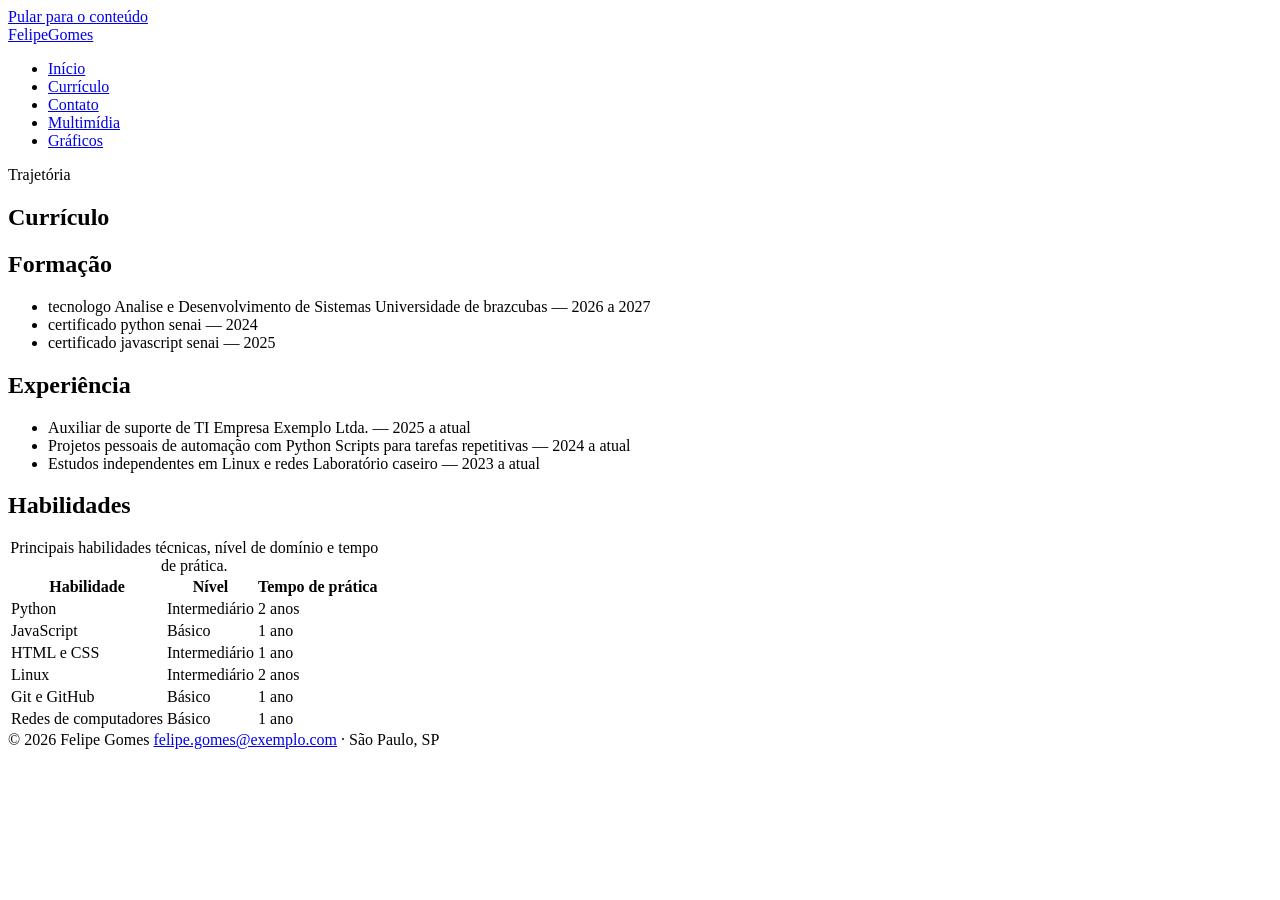
==== curriculo.html @ fa4b6366 "Adiciona as 5 páginas HTML do site (início, currículo, contato, multimídia e gráficos)" ====
<!DOCTYPE html>
<html lang="pt-BR">
<head>
  <meta charset="UTF-8">
  <meta name="viewport" content="width=device-width, initial-scale=1.0">
  <title>Felipe Gomes — Currículo</title>
  <link rel="stylesheet" href="css/style.css">
</head>
<body>
  <a class="skip-link" href="#conteudo">Pular para o conteúdo</a>

  <header class="site-header">
    <div class="header-inner">
      <a class="wordmark" href="index.html">Felipe<span>Gomes</span></a>
      <nav class="main-nav" aria-label="Menu principal">
        <ul>
          <li><a href="index.html">Início</a></li>
          <li><a href="curriculo.html">Currículo</a></li>
          <li><a href="formulario.html">Contato</a></li>
          <li><a href="multimidia.html">Multimídia</a></li>
          <li><a href="graficos.html">Gráficos</a></li>
        </ul>
      </nav>
    </div>
  </header>

  <main id="conteudo">
    <section class="page-hero">
      <p class="kicker">Trajetória</p>
      <h1>Currículo</h1>
    </section>

    <div class="card-grid">
      <section class="card">
        <h2>Formação</h2>
        <ul class="plain-list">
          <li>
            <span class="entry-title">tecnologo Analise e Desenvolvimento de Sistemas</span>
            <span class="entry-meta">Universidade de brazcubas — 2026 a 2027</span>
          </li>
          <li>
            <span class="entry-title">certificado python</span>
            <span class="entry-meta">senai — 2024</span>
          </li>
          <li>
            <span class="entry-title">certificado javascript</span>
            <span class="entry-meta">senai — 2025</span>
          </li>
        </ul>
      </section>

      <section class="card">
        <h2>Experiência</h2>
        <ul class="plain-list">
          <li>
            <span class="entry-title">Auxiliar de suporte de TI</span>
            <span class="entry-meta">Empresa Exemplo Ltda. — 2025 a atual</span>
          </li>
          <li>
            <span class="entry-title">Projetos pessoais de automação com Python</span>
            <span class="entry-meta">Scripts para tarefas repetitivas — 2024 a atual</span>
          </li>
          <li>
            <span class="entry-title">Estudos independentes em Linux e redes</span>
            <span class="entry-meta">Laboratório caseiro — 2023 a atual</span>
          </li>
        </ul>
      </section>

      <section class="card wide">
        <h2>Habilidades</h2>
        <div class="table-wrap">
          <table>
            <caption>Principais habilidades técnicas, nível de domínio e tempo de prática.</caption>
            <thead>
              <tr>
                <th scope="col">Habilidade</th>
                <th scope="col">Nível</th>
                <th scope="col">Tempo de prática</th>
              </tr>
            </thead>
            <tbody>
              <tr>
                <td>Python</td>
                <td>Intermediário</td>
                <td>2 anos</td>
              </tr>
              <tr>
                <td>JavaScript</td>
                <td>Básico</td>
                <td>1 ano</td>
              </tr>
              <tr>
                <td>HTML e CSS</td>
                <td>Intermediário</td>
                <td>1 ano</td>
              </tr>
              <tr>
                <td>Linux</td>
                <td>Intermediário</td>
                <td>2 anos</td>
              </tr>
              <tr>
                <td>Git e GitHub</td>
                <td>Básico</td>
                <td>1 ano</td>
              </tr>
              <tr>
                <td>Redes de computadores</td>
                <td>Básico</td>
                <td>1 ano</td>
              </tr>
            </tbody>
          </table>
        </div>
      </section>
    </div>
  </main>

  <footer class="site-footer">
    <div class="footer-inner">
      <span>&copy; 2026 Felipe Gomes</span>
      <span><a href="mailto:felipe.gomes@exemplo.com">felipe.gomes@exemplo.com</a> · São Paulo, SP</span>
    </div>
  </footer>

  <script src="js/nav.js"></script>
</body>
</html>
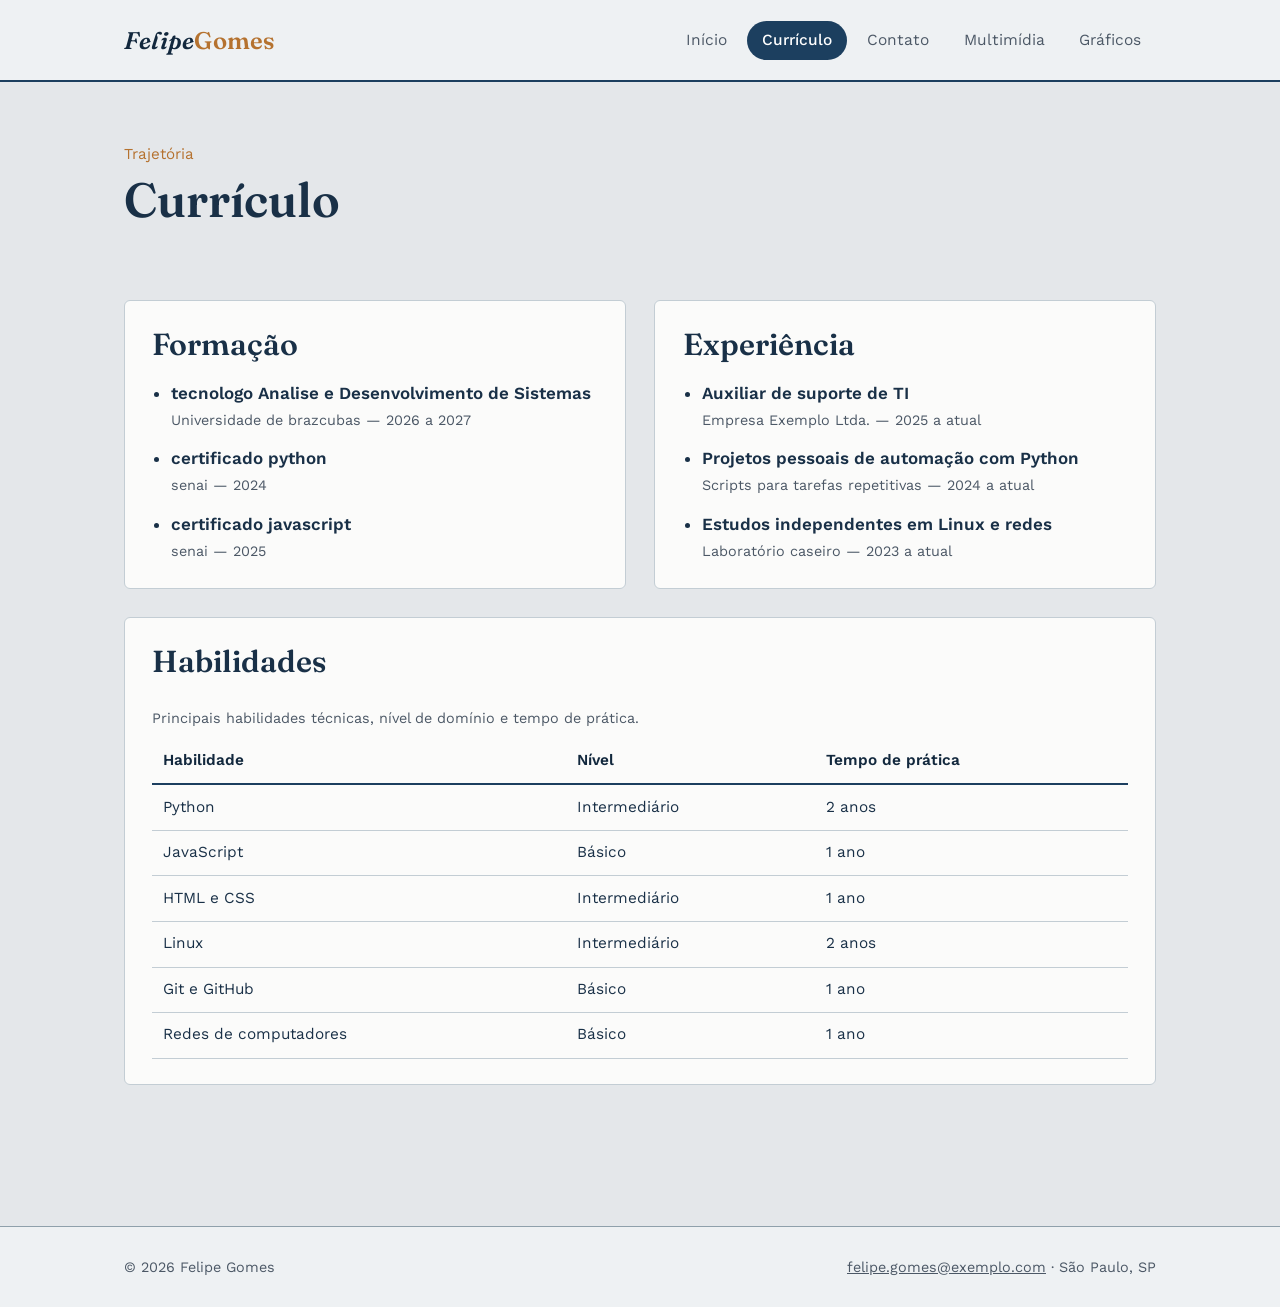
==== commit def2aec3: "Renomeia css/style.css para css/estilos.css e atualiza os links das páginas" ====
--- a/curriculo.html
+++ b/curriculo.html
@@ -4,7 +4,7 @@
   <meta charset="UTF-8">
   <meta name="viewport" content="width=device-width, initial-scale=1.0">
   <title>Felipe Gomes — Currículo</title>
-  <link rel="stylesheet" href="css/style.css">
+  <link rel="stylesheet" href="css/estilos.css">
 </head>
 <body>
   <a class="skip-link" href="#conteudo">Pular para o conteúdo</a>
--- a/css/estilos.css
+++ b/css/estilos.css
@@ -0,0 +1,589 @@
+/* =========================================================
+   Felipe Gomes — site pessoal (CP2: responsivo, mobile-first)
+   Paleta: azul escuro + ocre queimado sobre papel acinzentado
+   Tipografia: Fraunces (títulos) + Work Sans (texto)
+
+   Estratégia: os estilos base abaixo valem para celulares.
+   Telas maiores recebem ajustes via @media (min-width: ...):
+     - 640px  -> tablets / celulares na horizontal
+     - 960px  -> desktops
+   ========================================================= */
+
+@import url('https://fonts.googleapis.com/css2?family=Fraunces:ital,opsz,wght@0,9..144,400;0,9..144,600;1,9..144,500&family=Work+Sans:wght@400;500;600&display=swap');
+
+:root {
+  --paper: #e4e7ea;
+  --paper-warm: #eef1f3;
+  --ink: #193047;
+  --ink-soft: #4c5866;
+  --accent: #1c3f5f;
+  --accent-deep: #12283d;
+  --ochre: #b5722f;
+  --card: #fbfbfa;
+  --line: #c3cdd4;
+  --line-strong: #8fa0ab;
+  --radius: 6px;
+  --measure: 68ch;
+  --page-width: 1080px;
+}
+
+* { box-sizing: border-box; }
+
+html { scroll-behavior: smooth; }
+
+body {
+  margin: 0;
+  background: var(--paper);
+  color: var(--ink);
+  font-family: 'Work Sans', sans-serif;
+  font-size: 1rem;
+  line-height: 1.55;
+}
+
+/* ---------- Imagens e mídias responsivas ---------- */
+img,
+svg,
+video,
+canvas,
+iframe {
+  max-width: 100%;
+}
+
+img,
+svg,
+video,
+canvas {
+  height: auto;
+}
+
+img,
+video { display: block; }
+
+a { color: var(--accent-deep); }
+a:hover { color: var(--ochre); }
+
+h1, h2, h3 {
+  font-family: 'Fraunces', serif;
+  font-weight: 600;
+  color: var(--ink);
+  line-height: 1.15;
+  margin-top: 0;
+}
+
+h1 { font-size: 2rem; }
+h2 { font-size: 1.4rem; margin-bottom: 0.6em; }
+h3 { font-size: 1.1rem; margin-bottom: 0.4em; }
+
+p { max-width: var(--measure); }
+
+/* ---------- Skip link ---------- */
+.skip-link {
+  position: absolute;
+  left: -999px;
+  top: 0;
+  background: var(--accent);
+  color: #fff;
+  padding: 0.6em 1em;
+  z-index: 100;
+}
+.skip-link:focus {
+  left: 1rem;
+  top: 1rem;
+}
+
+/* ---------- Cabeçalho / menu (Flexbox) ---------- */
+.site-header {
+  border-bottom: 2px solid var(--accent);
+  background: var(--paper-warm);
+}
+
+/* Mobile: logo em cima, menu embaixo */
+.header-inner {
+  max-width: var(--page-width);
+  margin: 0 auto;
+  padding: 1rem;
+  display: flex;
+  flex-direction: column;
+  align-items: flex-start;
+  gap: 0.7rem;
+}
+
+.wordmark {
+  font-family: 'Fraunces', serif;
+  font-weight: 600;
+  font-style: italic;
+  font-size: 1.4rem;
+  color: var(--accent-deep);
+  text-decoration: none;
+  letter-spacing: 0.01em;
+}
+.wordmark:hover { color: var(--ochre); }
+.wordmark span { color: var(--ochre); font-style: normal; }
+
+.main-nav ul {
+  list-style: none;
+  display: flex;
+  flex-wrap: wrap;
+  gap: 0.35rem;
+  margin: 0;
+  padding: 0;
+}
+
+.main-nav a {
+  display: inline-block;
+  padding: 0.5rem 0.8rem;
+  color: var(--ink-soft);
+  text-decoration: none;
+  font-size: 0.95rem;
+  border-radius: 999px;
+  border: 1px solid transparent;
+  transition: border-color 0.15s ease, color 0.15s ease, background 0.15s ease;
+}
+
+.main-nav a:hover {
+  border-color: var(--line-strong);
+  color: var(--accent-deep);
+}
+
+.main-nav a[aria-current="page"] {
+  background: var(--accent);
+  color: #fff;
+  font-weight: 500;
+}
+
+/* ---------- Layout base ---------- */
+main {
+  max-width: var(--page-width);
+  margin: 0 auto;
+  padding: 0.5rem 1rem 3rem;
+}
+
+.page-hero {
+  padding: 1.6rem 0 0.3rem;
+}
+
+.page-hero--flush { padding-bottom: 0; }
+
+.kicker {
+  color: var(--ochre);
+  font-size: 0.95rem;
+  margin: 0 0 0.3rem;
+}
+
+.lead {
+  color: var(--ink-soft);
+  margin-top: 0.4rem;
+}
+
+/* ---------- Grid de cards ---------- */
+/* Mobile: 1 coluna */
+.card-grid {
+  display: grid;
+  grid-template-columns: minmax(0, 1fr);
+  gap: 1rem;
+  margin: 1.4rem 0;
+}
+
+.card {
+  background: var(--card);
+  border: 1px solid var(--line);
+  border-radius: var(--radius);
+  padding: 1.2rem;
+}
+
+.card h2, .card h3 { margin-top: 0; }
+
+.card.wide { grid-column: 1 / -1; }
+
+.card-solo {
+  background: var(--card);
+  border: 1px solid var(--line);
+  border-radius: var(--radius);
+  padding: 1.2rem;
+  margin: 1.4rem 0;
+}
+
+.form-card { max-width: 640px; }
+
+/* ---------- Identidade (index) — Flexbox ---------- */
+.identity-row {
+  display: flex;
+  flex-direction: column;
+  align-items: flex-start;
+  gap: 1rem;
+  margin-bottom: 1rem;
+}
+
+.avatar {
+  width: 96px;
+  height: 96px;
+  border-radius: 50%;
+  background: var(--accent);
+  color: var(--paper-warm);
+  display: flex;
+  align-items: center;
+  justify-content: center;
+  font-family: 'Fraunces', serif;
+  font-size: 2rem;
+  font-weight: 600;
+  border: 3px solid var(--card);
+  outline: 1px solid var(--line-strong);
+  flex-shrink: 0;
+}
+
+.tag-list {
+  list-style: none;
+  display: flex;
+  flex-wrap: wrap;
+  gap: 0.5rem;
+  padding: 0;
+  margin: 0.8rem 0 0;
+}
+
+.tag-list li {
+  border: 1px solid var(--line-strong);
+  color: var(--accent-deep);
+  padding: 0.3rem 0.8rem;
+  border-radius: 999px;
+  font-size: 0.9rem;
+  background: var(--paper-warm);
+}
+
+/* ---------- Listas ---------- */
+.plain-list {
+  padding-left: 1.2rem;
+  margin: 0.6rem 0 0;
+}
+.plain-list li { margin-bottom: 0.9rem; }
+.plain-list li:last-child { margin-bottom: 0; }
+
+.entry-title {
+  font-weight: 600;
+  color: var(--ink);
+}
+.entry-meta {
+  display: block;
+  font-size: 0.9rem;
+  color: var(--ink-soft);
+  margin-top: 0.15rem;
+}
+
+/* ---------- Tabela ---------- */
+/* Em telas estreitas a tabela rola na horizontal dentro do card */
+.table-wrap {
+  overflow-x: auto;
+}
+
+table {
+  width: 100%;
+  border-collapse: collapse;
+  margin-top: 0.6rem;
+  font-size: 0.9rem;
+}
+
+caption {
+  text-align: left;
+  color: var(--ink-soft);
+  margin-bottom: 0.6rem;
+  font-size: 0.9rem;
+}
+
+th, td {
+  text-align: left;
+  padding: 0.55rem 0.5rem;
+  border-bottom: 1px solid var(--line);
+}
+
+thead th {
+  border-bottom: 2px solid var(--accent);
+  color: var(--accent-deep);
+  font-weight: 600;
+}
+
+tbody tr:hover { background: var(--paper-warm); }
+
+/* ---------- Formulário ---------- */
+fieldset {
+  min-width: 0;
+  border: 1px solid var(--line);
+  border-radius: var(--radius);
+  padding: 1rem;
+  margin: 0 0 1.4rem;
+}
+
+legend {
+  font-family: 'Fraunces', serif;
+  font-weight: 600;
+  padding: 0 0.5rem;
+  color: var(--accent-deep);
+}
+
+.field { margin-bottom: 1.15rem; }
+
+.field label {
+  display: block;
+  font-weight: 500;
+  margin-bottom: 0.35rem;
+}
+
+.field-label {
+  display: block;
+  font-weight: 500;
+  margin-bottom: 0.4rem;
+}
+
+.optional {
+  font-weight: 400;
+  color: var(--ink-soft);
+}
+
+/* Grid do formulário: 1 coluna no mobile, 2 colunas em telas maiores */
+.field-grid {
+  display: grid;
+  grid-template-columns: minmax(0, 1fr);
+  column-gap: 1.2rem;
+}
+
+input[type="text"],
+input[type="email"],
+input[type="tel"],
+select,
+textarea {
+  width: 100%;
+  font: inherit;
+  padding: 0.65rem 0.75rem;
+  border: 1px solid var(--line-strong);
+  border-radius: 4px;
+  background: #fff;
+  color: var(--ink);
+}
+
+input:focus, select:focus, textarea:focus, a:focus, button:focus {
+  outline: 2px solid var(--ochre);
+  outline-offset: 2px;
+}
+
+textarea { resize: vertical; min-height: 120px; }
+
+.radio-row, .checkbox-row {
+  display: flex;
+  align-items: flex-start;
+  gap: 0.6rem;
+  margin-bottom: 0.6rem;
+  font-weight: 400;
+}
+.radio-row input, .checkbox-row input { margin-top: 0.3rem; }
+.radio-row label, .checkbox-row label { display: inline; font-weight: 400; margin: 0; }
+
+.btn {
+  display: block;
+  width: 100%;
+  background: var(--accent);
+  color: #fff;
+  border: none;
+  padding: 0.8rem 1.5rem;
+  border-radius: 999px;
+  font: inherit;
+  font-weight: 500;
+  cursor: pointer;
+  transition: background 0.15s ease;
+}
+.btn:hover { background: var(--accent-deep); }
+
+.form-status {
+  margin-top: 1.1rem;
+  padding: 0.85rem 1rem;
+  border-radius: var(--radius);
+  border: 1px solid var(--accent);
+  background: var(--paper-warm);
+  color: var(--accent-deep);
+  display: none;
+}
+.form-status.visible { display: block; }
+
+/* ---------- Multimídia ---------- */
+.media-frame {
+  width: 100%;
+  border-radius: var(--radius);
+  overflow: hidden;
+  border: 1px solid var(--line);
+}
+
+.media-frame--audio { padding: 1rem; }
+
+video,
+iframe.map-frame {
+  width: 100%;
+  display: block;
+  border: none;
+}
+
+iframe.map-frame { height: 260px; }
+
+audio { width: 100%; }
+
+.media-caption {
+  font-size: 0.9rem;
+  color: var(--ink-soft);
+  margin-top: 0.6rem;
+}
+
+/* ---------- Gráficos ---------- */
+canvas {
+  display: block;
+  width: 100%;
+  background: var(--paper-warm);
+  border-radius: var(--radius);
+}
+
+.svg-wrap {
+  display: flex;
+  align-items: center;
+  justify-content: center;
+  padding: 1rem 0;
+}
+
+.botanical {
+  width: 100%;
+  max-width: 160px;
+  height: auto;
+}
+
+.leaf {
+  fill: var(--paper-warm);
+  stroke: var(--accent);
+  stroke-width: 2;
+  transition: fill 0.25s ease, transform 0.25s ease;
+  transform-origin: center;
+}
+.botanical:hover .leaf {
+  fill: var(--accent);
+  transform: scale(1.04) rotate(-2deg);
+}
+.vein { stroke: var(--ochre); stroke-width: 1.4; fill: none; opacity: 0.85; }
+
+/* ---------- Rodapé (Flexbox) ---------- */
+.site-footer {
+  border-top: 1px solid var(--line-strong);
+  background: var(--paper-warm);
+  margin-top: 2rem;
+}
+
+.footer-inner {
+  max-width: var(--page-width);
+  margin: 0 auto;
+  padding: 1.4rem 1rem;
+  display: flex;
+  flex-direction: column;
+  gap: 0.4rem;
+  font-size: 0.9rem;
+  color: var(--ink-soft);
+}
+
+.footer-inner a { color: var(--ink-soft); }
+.footer-inner a:hover { color: var(--ochre); }
+
+/* =========================================================
+   Telas médias (>= 640px): tablets e celulares deitados
+   ========================================================= */
+@media (min-width: 640px) {
+  body { font-size: 1.0625rem; }
+
+  h1 { font-size: 2.5rem; }
+  h2 { font-size: 1.7rem; }
+  h3 { font-size: 1.15rem; }
+
+  /* Cabeçalho em linha: logo à esquerda, menu à direita */
+  .header-inner {
+    flex-direction: row;
+    flex-wrap: wrap;
+    align-items: center;
+    justify-content: space-between;
+    padding: 1.3rem 1.5rem;
+    gap: 0.8rem 1.5rem;
+  }
+
+  .wordmark { font-size: 1.5rem; }
+
+  .main-nav a {
+    padding: 0.4rem 0.85rem;
+    font-size: 0.97rem;
+  }
+
+  main { padding: 1rem 1.5rem 4rem; }
+
+  .page-hero { padding-top: 2.4rem; }
+
+  /* Grid em 2 colunas */
+  .card-grid {
+    grid-template-columns: repeat(2, minmax(0, 1fr));
+    gap: 1.4rem;
+    margin: 1.8rem 0;
+  }
+
+  .card,
+  .card-solo { padding: 1.6rem 1.7rem; }
+
+  .card-solo { margin: 1.8rem 0; }
+
+  /* Identidade em linha */
+  .identity-row {
+    flex-direction: row;
+    align-items: center;
+    gap: 1.6rem;
+    margin-bottom: 1.5rem;
+  }
+
+  .avatar {
+    width: 132px;
+    height: 132px;
+    font-size: 2.6rem;
+  }
+
+  table { font-size: 0.96rem; }
+  th, td { padding: 0.65rem 0.7rem; }
+
+  fieldset { padding: 1.4rem 1.5rem 1.6rem; }
+
+  .field-grid { grid-template-columns: repeat(2, minmax(0, 1fr)); }
+
+  .btn {
+    display: inline-block;
+    width: auto;
+  }
+
+  iframe.map-frame { height: 340px; }
+
+  .botanical { max-width: 200px; }
+
+  .site-footer { margin-top: 3rem; }
+
+  .footer-inner {
+    flex-direction: row;
+    flex-wrap: wrap;
+    justify-content: space-between;
+    padding: 1.8rem 1.5rem;
+  }
+}
+
+/* =========================================================
+   Telas grandes (>= 960px): desktops
+   ========================================================= */
+@media (min-width: 960px) {
+  h1 { font-size: 3rem; }
+  h2 { font-size: 1.9rem; }
+
+  .page-hero { padding-top: 2.8rem; }
+
+  .card-grid { gap: 1.8rem; }
+
+  iframe.map-frame { height: 420px; }
+
+  .botanical { max-width: 220px; }
+}
+
+/* ---------- Acessibilidade: menos movimento ---------- */
+@media (prefers-reduced-motion: reduce) {
+  html { scroll-behavior: auto; }
+  * { transition: none !important; animation: none !important; }
+}
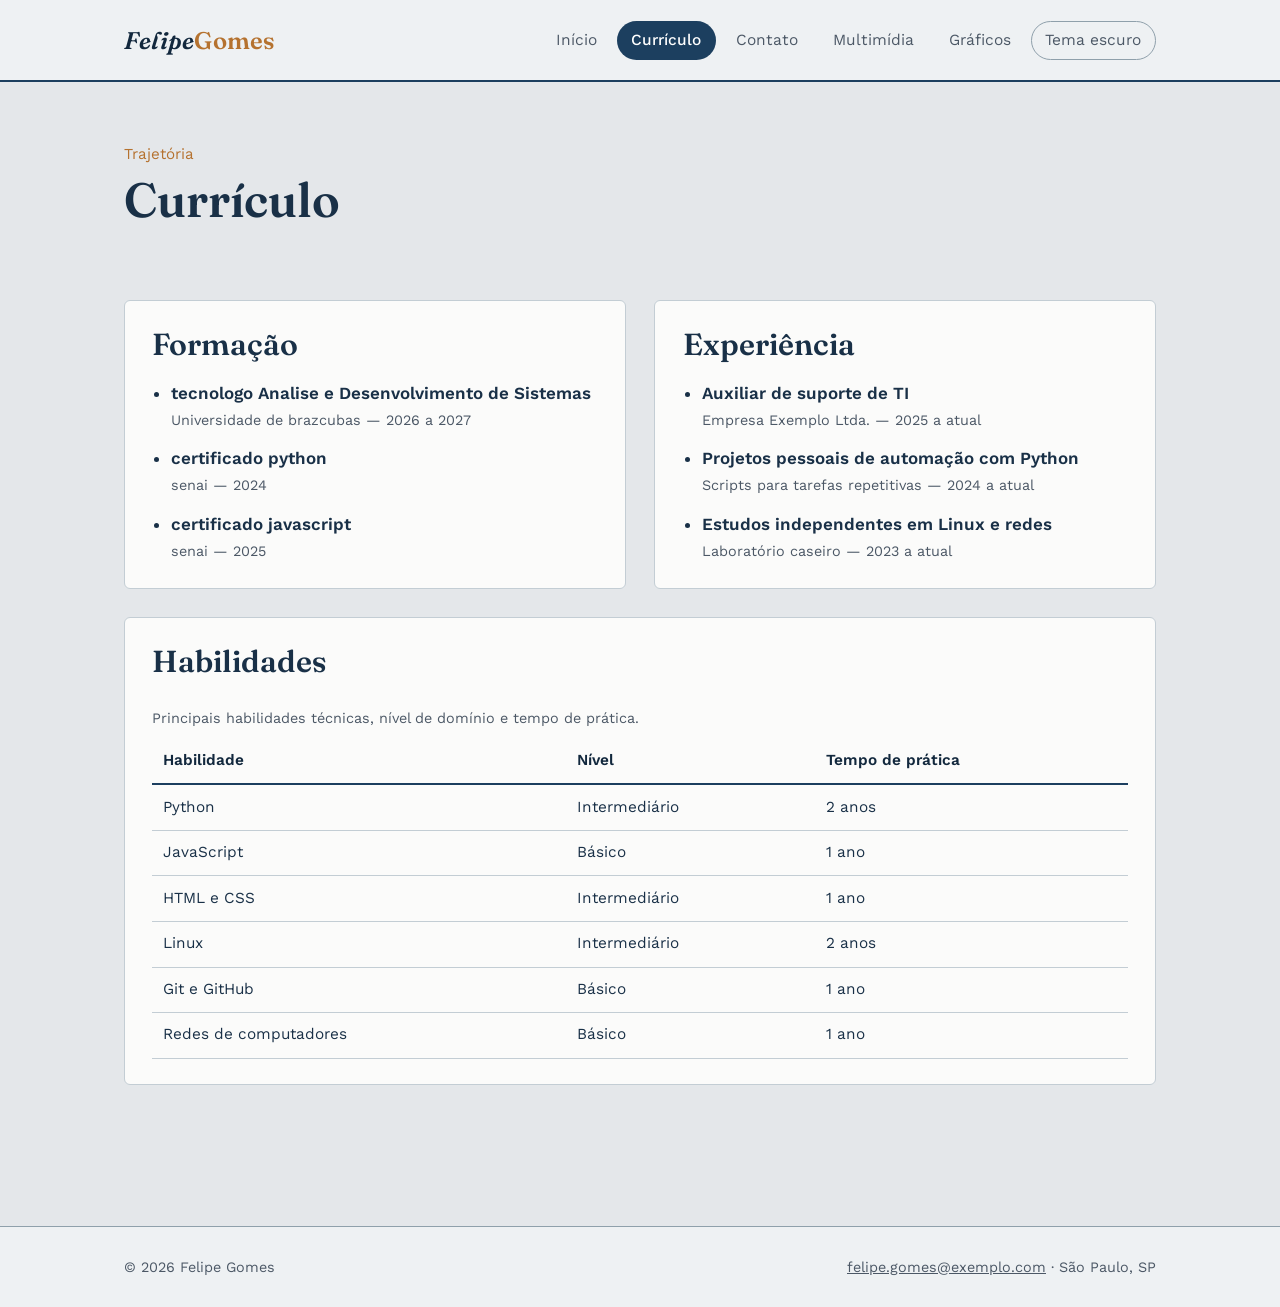
==== commit 5918b913: "Adiciona tema claro/escuro com botão no menu e preferência salva no localStorage" ====
--- a/curriculo.html
+++ b/curriculo.html
@@ -5,6 +5,7 @@
   <meta name="viewport" content="width=device-width, initial-scale=1.0">
   <title>Felipe Gomes — Currículo</title>
   <link rel="stylesheet" href="css/estilos.css">
+  <script src="js/scripts.js"></script>
 </head>
 <body>
   <a class="skip-link" href="#conteudo">Pular para o conteúdo</a>
@@ -19,6 +20,7 @@
           <li><a href="formulario.html">Contato</a></li>
           <li><a href="multimidia.html">Multimídia</a></li>
           <li><a href="graficos.html">Gráficos</a></li>
+          <li><button type="button" class="theme-toggle" id="theme-toggle" aria-pressed="false">Tema escuro</button></li>
         </ul>
       </nav>
     </div>
@@ -124,6 +126,5 @@
     </div>
   </footer>
 
-  <script src="js/nav.js"></script>
 </body>
 </html>
--- a/css/estilos.css
+++ b/css/estilos.css
@@ -25,6 +25,24 @@
   --radius: 6px;
   --measure: 68ch;
   --page-width: 1080px;
+  --accent-hover: #12283d;
+  --field-bg: #ffffff;
+}
+
+/* ---------- Tema escuro: só troca os valores das variáveis ---------- */
+:root[data-theme="dark"] {
+  --paper: #0e1a26;
+  --paper-warm: #15263a;
+  --ink: #e6edf3;
+  --ink-soft: #a9b8c6;
+  --accent: #2f6ea3;
+  --accent-deep: #9cc7ee;
+  --accent-hover: #25587f;
+  --ochre: #e0a259;
+  --card: #1a2c41;
+  --line: #2d4359;
+  --line-strong: #5d778e;
+  --field-bg: #0e1a26;
 }
 
 * { box-sizing: border-box; }
@@ -219,7 +237,7 @@
   height: 96px;
   border-radius: 50%;
   background: var(--accent);
-  color: var(--paper-warm);
+  color: #fff;
   display: flex;
   align-items: center;
   justify-content: center;
@@ -354,7 +372,7 @@
   padding: 0.65rem 0.75rem;
   border: 1px solid var(--line-strong);
   border-radius: 4px;
-  background: #fff;
+  background: var(--field-bg);
   color: var(--ink);
 }
 
@@ -388,7 +406,7 @@
   cursor: pointer;
   transition: background 0.15s ease;
 }
-.btn:hover { background: var(--accent-deep); }
+.btn:hover { background: var(--accent-hover); }
 
 .form-status {
   margin-top: 1.1rem;
@@ -587,3 +605,34 @@
   html { scroll-behavior: auto; }
   * { transition: none !important; animation: none !important; }
 }
+
+/* ---------- Botão de tema (menu) ---------- */
+.theme-toggle {
+  font: inherit;
+  font-size: 0.95rem;
+  padding: 0.5rem 0.8rem;
+  color: var(--ink-soft);
+  background: transparent;
+  border: 1px solid var(--line-strong);
+  border-radius: 999px;
+  cursor: pointer;
+  transition: border-color 0.15s ease, color 0.15s ease, background 0.15s ease;
+}
+
+.theme-toggle:hover {
+  border-color: var(--accent);
+  color: var(--accent-deep);
+}
+
+.theme-toggle[aria-pressed="true"] {
+  background: var(--paper);
+  color: var(--accent-deep);
+  border-color: var(--accent-deep);
+}
+
+@media (min-width: 640px) {
+  .theme-toggle {
+    padding: 0.4rem 0.85rem;
+    font-size: 0.97rem;
+  }
+}
